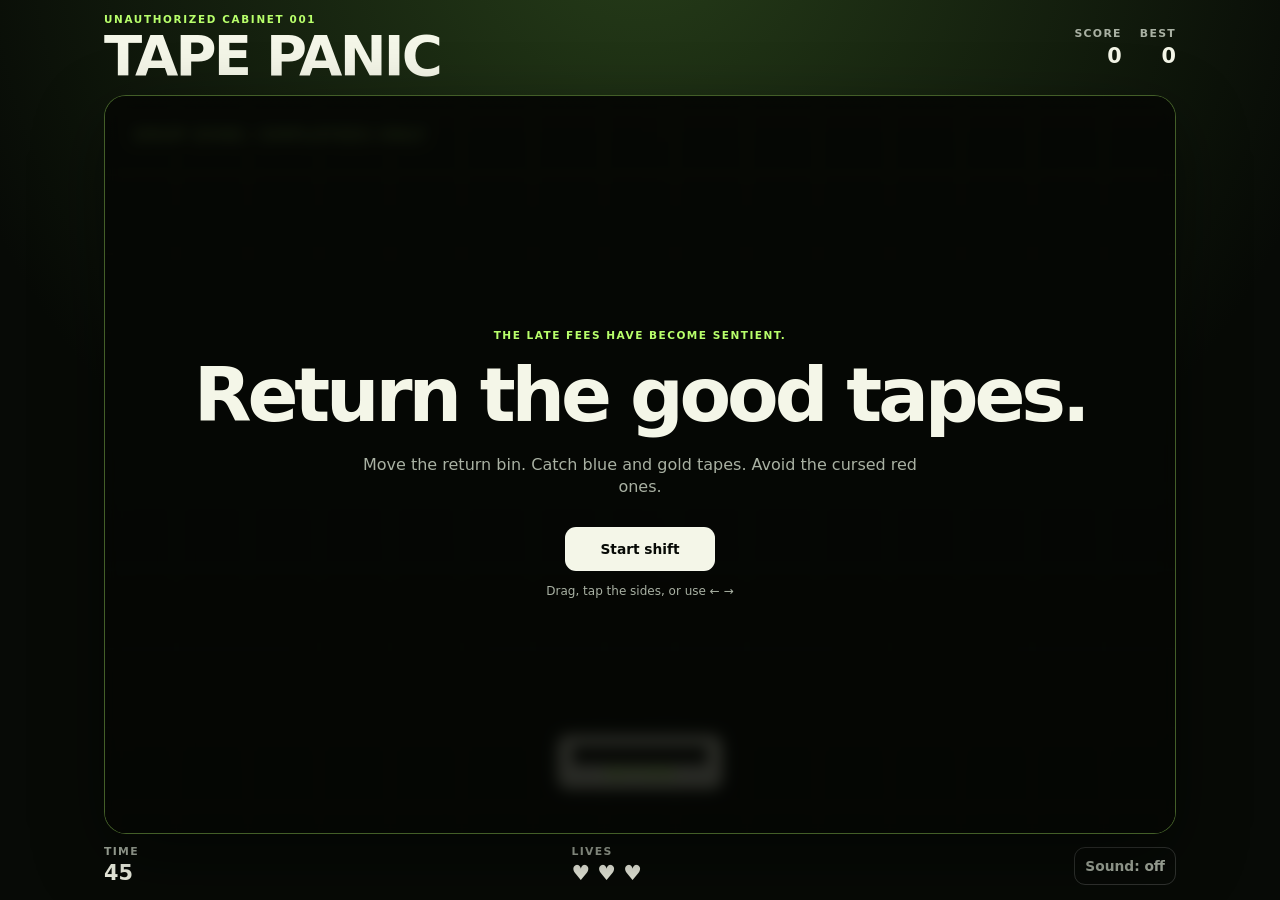
==== secret/index.html @ f2e3f3a6 "Add files via upload" ====
<!doctype html>
<html lang="en">
<head>
  <meta charset="utf-8" />
  <meta name="viewport" content="width=device-width, initial-scale=1, viewport-fit=cover" />
  <meta name="theme-color" content="#0a0e08" />
  <title>Tape Panic — Nobody Arcade</title>
  <link rel="stylesheet" href="styles.css" />
</head>
<body>
  <main class="game-shell">
    <header>
      <div><p>UNAUTHORIZED CABINET 001</p><h1>TAPE PANIC</h1></div>
      <div class="scoreboard"><span>SCORE <strong id="score">0</strong></span><span>BEST <strong id="best">0</strong></span></div>
    </header>
    <section class="stage" id="stage" aria-label="Tape Panic game area">
      <canvas id="game" width="900" height="560"></canvas>
      <div class="overlay" id="overlay">
        <p class="kicker">The late fees have become sentient.</p>
        <h2 id="overlayTitle">Return the good tapes.</h2>
        <p id="overlayCopy">Move the return bin. Catch blue and gold tapes. Avoid the cursed red ones.</p>
        <button id="startButton" type="button">Start shift</button>
        <p class="controls">Drag, tap the sides, or use ← →</p>
      </div>
    </section>
    <footer><span>TIME <strong id="time">45</strong></span><span>LIVES <strong id="lives">♥ ♥ ♥</strong></span><button id="mute" type="button">Sound: off</button></footer>
  </main>
  <script src="game.js"></script>
</body>
</html>
---- secret/styles.css ----
:root { color-scheme: dark; --ink:#f4f6e8; --muted:#a9b1a3; --acid:#b8ff6b; --bg:#070a06; }
*{box-sizing:border-box} html,body{height:100%} body{margin:0;background:radial-gradient(circle at 50% -10%,#263d19,transparent 45rem),var(--bg);color:var(--ink);font:16px/1.4 system-ui,sans-serif;overflow:hidden;touch-action:none}.game-shell{height:100dvh;max-width:1100px;margin:auto;display:grid;grid-template-rows:auto 1fr auto;padding:max(12px,env(safe-area-inset-top)) 14px max(12px,env(safe-area-inset-bottom));gap:10px}header,footer{display:flex;justify-content:space-between;align-items:center;gap:14px}header p{margin:0;color:var(--acid);font-size:.65rem;letter-spacing:.16em;font-weight:900}h1{font-size:clamp(1.8rem,6vw,3.5rem);line-height:.9;margin:4px 0;letter-spacing:-.05em}.scoreboard{display:flex;gap:18px;text-align:right}.scoreboard span,footer span{color:var(--muted);font-size:.68rem;letter-spacing:.12em;font-weight:800}.scoreboard strong,footer strong{display:block;color:var(--ink);font-size:1.3rem;letter-spacing:0}.stage{position:relative;min-height:0;border:1px solid rgba(184,255,107,.35);border-radius:22px;overflow:hidden;background:#050704;box-shadow:inset 0 0 80px rgba(184,255,107,.03),0 25px 70px rgba(0,0,0,.45)}canvas{display:block;width:100%;height:100%}.overlay{position:absolute;inset:0;display:flex;flex-direction:column;align-items:center;justify-content:center;text-align:center;padding:26px;background:rgba(5,7,4,.83);backdrop-filter:blur(7px)}.overlay.hidden{display:none}.kicker{color:var(--acid);text-transform:uppercase;letter-spacing:.14em;font-size:.66rem;font-weight:900}.overlay h2{font-size:clamp(2rem,8vw,4.7rem);line-height:.92;letter-spacing:-.055em;margin:8px 0}.overlay>p:not(.kicker){max-width:560px;color:var(--muted)}button{min-height:44px;border:1px solid rgba(255,255,255,.17);border-radius:11px;background:var(--ink);color:var(--bg);font:800 .86rem system-ui;padding:10px 17px;cursor:pointer}#startButton{margin-top:12px;min-width:150px}.controls{font-size:.75rem!important}footer button{background:transparent;color:var(--muted);padding:7px 10px;min-height:38px}@media(max-width:600px){.scoreboard{gap:10px}.scoreboard strong{font-size:1rem}header{align-items:flex-start}footer{padding-inline:4px}.stage{border-radius:16px}}
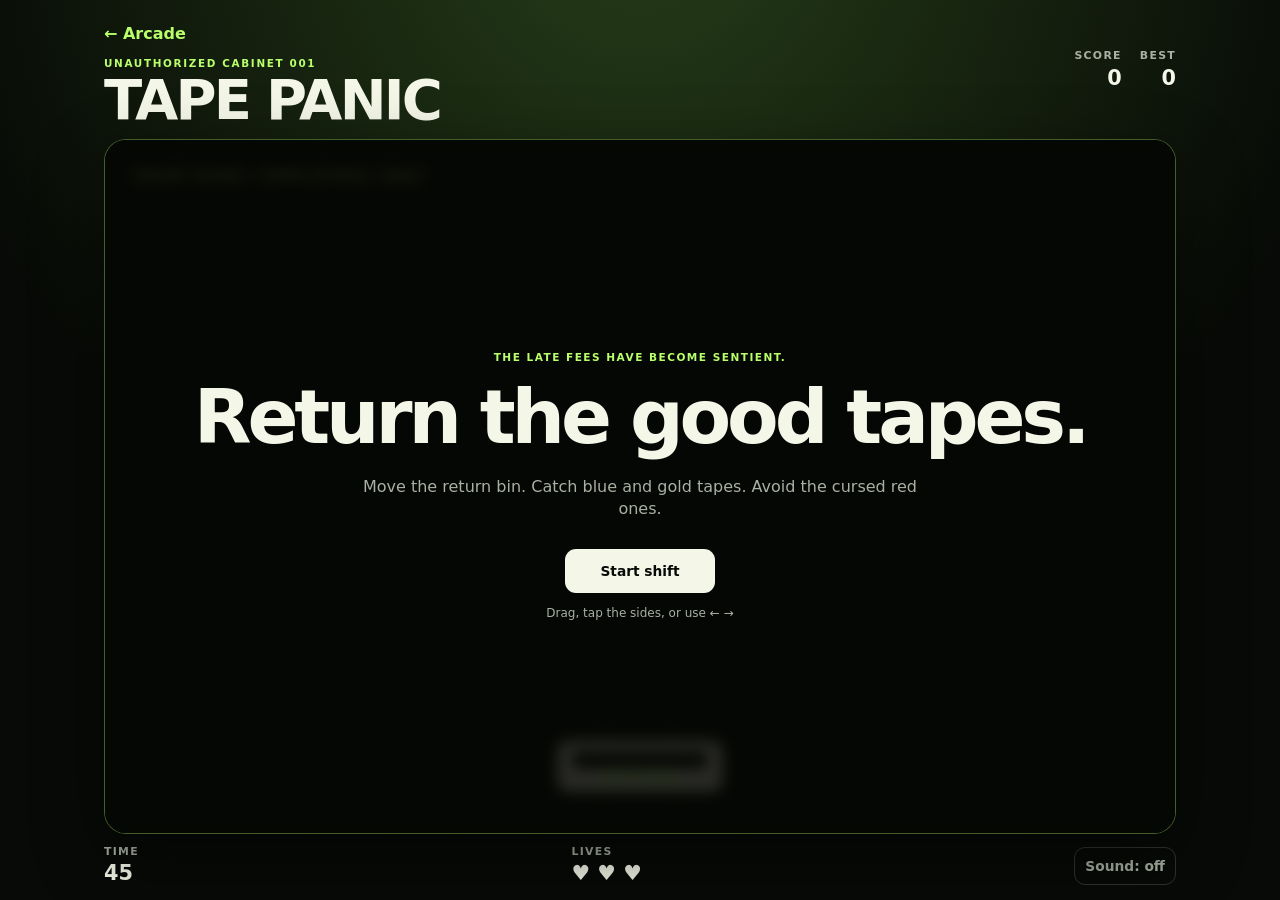
==== commit 8dab8b82: "Keep generated deployment archive out of pull requests" ====
--- a/secret/index.html
+++ b/secret/index.html
@@ -10,7 +10,7 @@
 <body>
   <main class="game-shell">
     <header>
-      <div><p>UNAUTHORIZED CABINET 001</p><h1>TAPE PANIC</h1></div>
+      <div><a class="arcade-return" href="../index.html#backRoom">← Arcade</a><p>UNAUTHORIZED CABINET 001</p><h1>TAPE PANIC</h1></div>
       <div class="scoreboard"><span>SCORE <strong id="score">0</strong></span><span>BEST <strong id="best">0</strong></span></div>
     </header>
     <section class="stage" id="stage" aria-label="Tape Panic game area">
--- a/secret/styles.css
+++ b/secret/styles.css
@@ -1,2 +1,3 @@
 :root { color-scheme: dark; --ink:#f4f6e8; --muted:#a9b1a3; --acid:#b8ff6b; --bg:#070a06; }
+.arcade-return{display:inline-flex;min-height:44px;align-items:center;color:var(--acid);font-weight:800;text-decoration:none}.arcade-return:focus-visible{outline:3px solid #fff;outline-offset:3px}
 *{box-sizing:border-box} html,body{height:100%} body{margin:0;background:radial-gradient(circle at 50% -10%,#263d19,transparent 45rem),var(--bg);color:var(--ink);font:16px/1.4 system-ui,sans-serif;overflow:hidden;touch-action:none}.game-shell{height:100dvh;max-width:1100px;margin:auto;display:grid;grid-template-rows:auto 1fr auto;padding:max(12px,env(safe-area-inset-top)) 14px max(12px,env(safe-area-inset-bottom));gap:10px}header,footer{display:flex;justify-content:space-between;align-items:center;gap:14px}header p{margin:0;color:var(--acid);font-size:.65rem;letter-spacing:.16em;font-weight:900}h1{font-size:clamp(1.8rem,6vw,3.5rem);line-height:.9;margin:4px 0;letter-spacing:-.05em}.scoreboard{display:flex;gap:18px;text-align:right}.scoreboard span,footer span{color:var(--muted);font-size:.68rem;letter-spacing:.12em;font-weight:800}.scoreboard strong,footer strong{display:block;color:var(--ink);font-size:1.3rem;letter-spacing:0}.stage{position:relative;min-height:0;border:1px solid rgba(184,255,107,.35);border-radius:22px;overflow:hidden;background:#050704;box-shadow:inset 0 0 80px rgba(184,255,107,.03),0 25px 70px rgba(0,0,0,.45)}canvas{display:block;width:100%;height:100%}.overlay{position:absolute;inset:0;display:flex;flex-direction:column;align-items:center;justify-content:center;text-align:center;padding:26px;background:rgba(5,7,4,.83);backdrop-filter:blur(7px)}.overlay.hidden{display:none}.kicker{color:var(--acid);text-transform:uppercase;letter-spacing:.14em;font-size:.66rem;font-weight:900}.overlay h2{font-size:clamp(2rem,8vw,4.7rem);line-height:.92;letter-spacing:-.055em;margin:8px 0}.overlay>p:not(.kicker){max-width:560px;color:var(--muted)}button{min-height:44px;border:1px solid rgba(255,255,255,.17);border-radius:11px;background:var(--ink);color:var(--bg);font:800 .86rem system-ui;padding:10px 17px;cursor:pointer}#startButton{margin-top:12px;min-width:150px}.controls{font-size:.75rem!important}footer button{background:transparent;color:var(--muted);padding:7px 10px;min-height:38px}@media(max-width:600px){.scoreboard{gap:10px}.scoreboard strong{font-size:1rem}header{align-items:flex-start}footer{padding-inline:4px}.stage{border-radius:16px}}
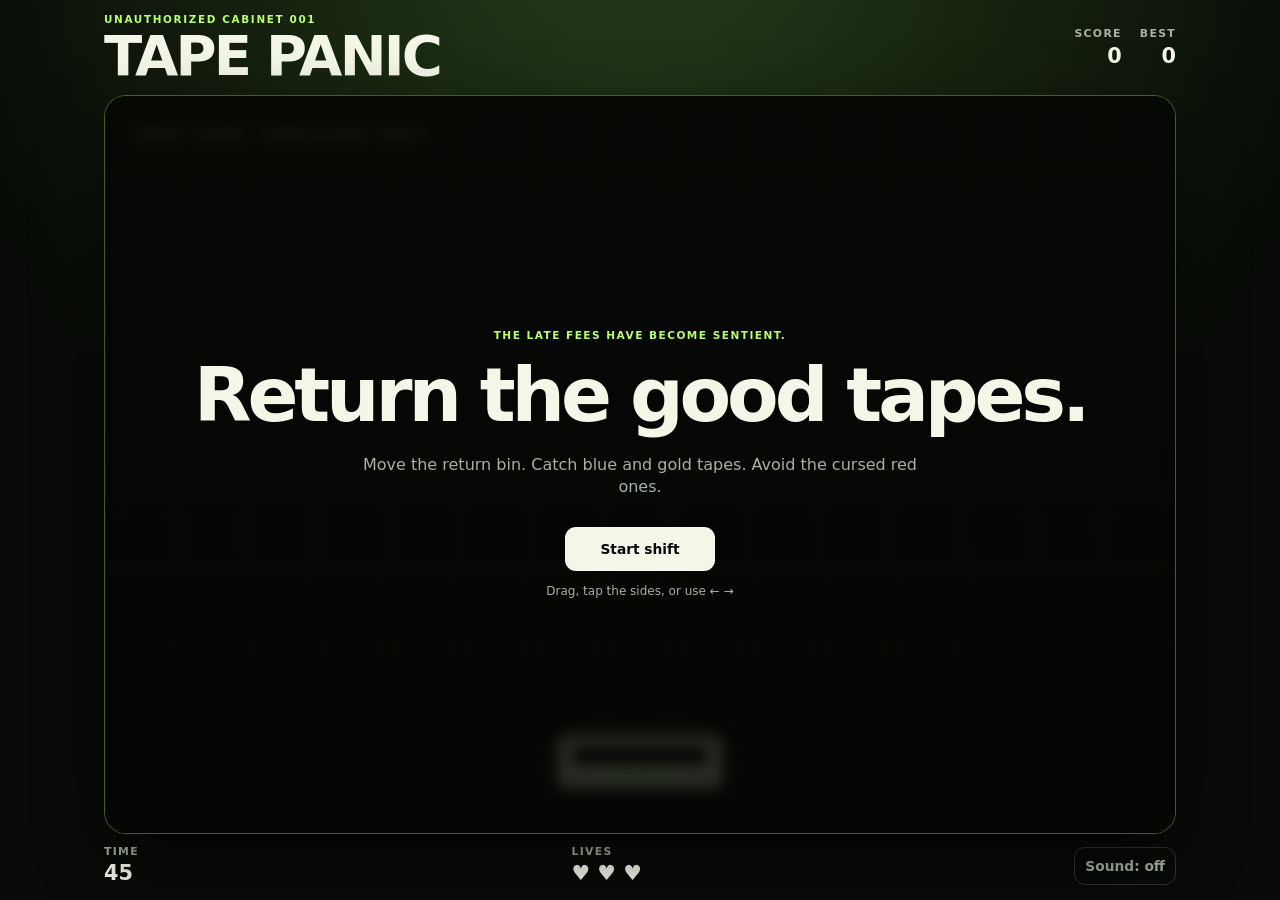
==== commit 5e6f7681: "Add files via upload" ====
--- a/secret/index.html
+++ b/secret/index.html
@@ -10,7 +10,7 @@
 <body>
   <main class="game-shell">
     <header>
-      <div><a class="arcade-return" href="../index.html#backRoom">← Arcade</a><p>UNAUTHORIZED CABINET 001</p><h1>TAPE PANIC</h1></div>
+      <div><p>UNAUTHORIZED CABINET 001</p><h1>TAPE PANIC</h1></div>
       <div class="scoreboard"><span>SCORE <strong id="score">0</strong></span><span>BEST <strong id="best">0</strong></span></div>
     </header>
     <section class="stage" id="stage" aria-label="Tape Panic game area">
--- a/secret/styles.css
+++ b/secret/styles.css
@@ -1,3 +1,2 @@
 :root { color-scheme: dark; --ink:#f4f6e8; --muted:#a9b1a3; --acid:#b8ff6b; --bg:#070a06; }
-.arcade-return{display:inline-flex;min-height:44px;align-items:center;color:var(--acid);font-weight:800;text-decoration:none}.arcade-return:focus-visible{outline:3px solid #fff;outline-offset:3px}
 *{box-sizing:border-box} html,body{height:100%} body{margin:0;background:radial-gradient(circle at 50% -10%,#263d19,transparent 45rem),var(--bg);color:var(--ink);font:16px/1.4 system-ui,sans-serif;overflow:hidden;touch-action:none}.game-shell{height:100dvh;max-width:1100px;margin:auto;display:grid;grid-template-rows:auto 1fr auto;padding:max(12px,env(safe-area-inset-top)) 14px max(12px,env(safe-area-inset-bottom));gap:10px}header,footer{display:flex;justify-content:space-between;align-items:center;gap:14px}header p{margin:0;color:var(--acid);font-size:.65rem;letter-spacing:.16em;font-weight:900}h1{font-size:clamp(1.8rem,6vw,3.5rem);line-height:.9;margin:4px 0;letter-spacing:-.05em}.scoreboard{display:flex;gap:18px;text-align:right}.scoreboard span,footer span{color:var(--muted);font-size:.68rem;letter-spacing:.12em;font-weight:800}.scoreboard strong,footer strong{display:block;color:var(--ink);font-size:1.3rem;letter-spacing:0}.stage{position:relative;min-height:0;border:1px solid rgba(184,255,107,.35);border-radius:22px;overflow:hidden;background:#050704;box-shadow:inset 0 0 80px rgba(184,255,107,.03),0 25px 70px rgba(0,0,0,.45)}canvas{display:block;width:100%;height:100%}.overlay{position:absolute;inset:0;display:flex;flex-direction:column;align-items:center;justify-content:center;text-align:center;padding:26px;background:rgba(5,7,4,.83);backdrop-filter:blur(7px)}.overlay.hidden{display:none}.kicker{color:var(--acid);text-transform:uppercase;letter-spacing:.14em;font-size:.66rem;font-weight:900}.overlay h2{font-size:clamp(2rem,8vw,4.7rem);line-height:.92;letter-spacing:-.055em;margin:8px 0}.overlay>p:not(.kicker){max-width:560px;color:var(--muted)}button{min-height:44px;border:1px solid rgba(255,255,255,.17);border-radius:11px;background:var(--ink);color:var(--bg);font:800 .86rem system-ui;padding:10px 17px;cursor:pointer}#startButton{margin-top:12px;min-width:150px}.controls{font-size:.75rem!important}footer button{background:transparent;color:var(--muted);padding:7px 10px;min-height:38px}@media(max-width:600px){.scoreboard{gap:10px}.scoreboard strong{font-size:1rem}header{align-items:flex-start}footer{padding-inline:4px}.stage{border-radius:16px}}
